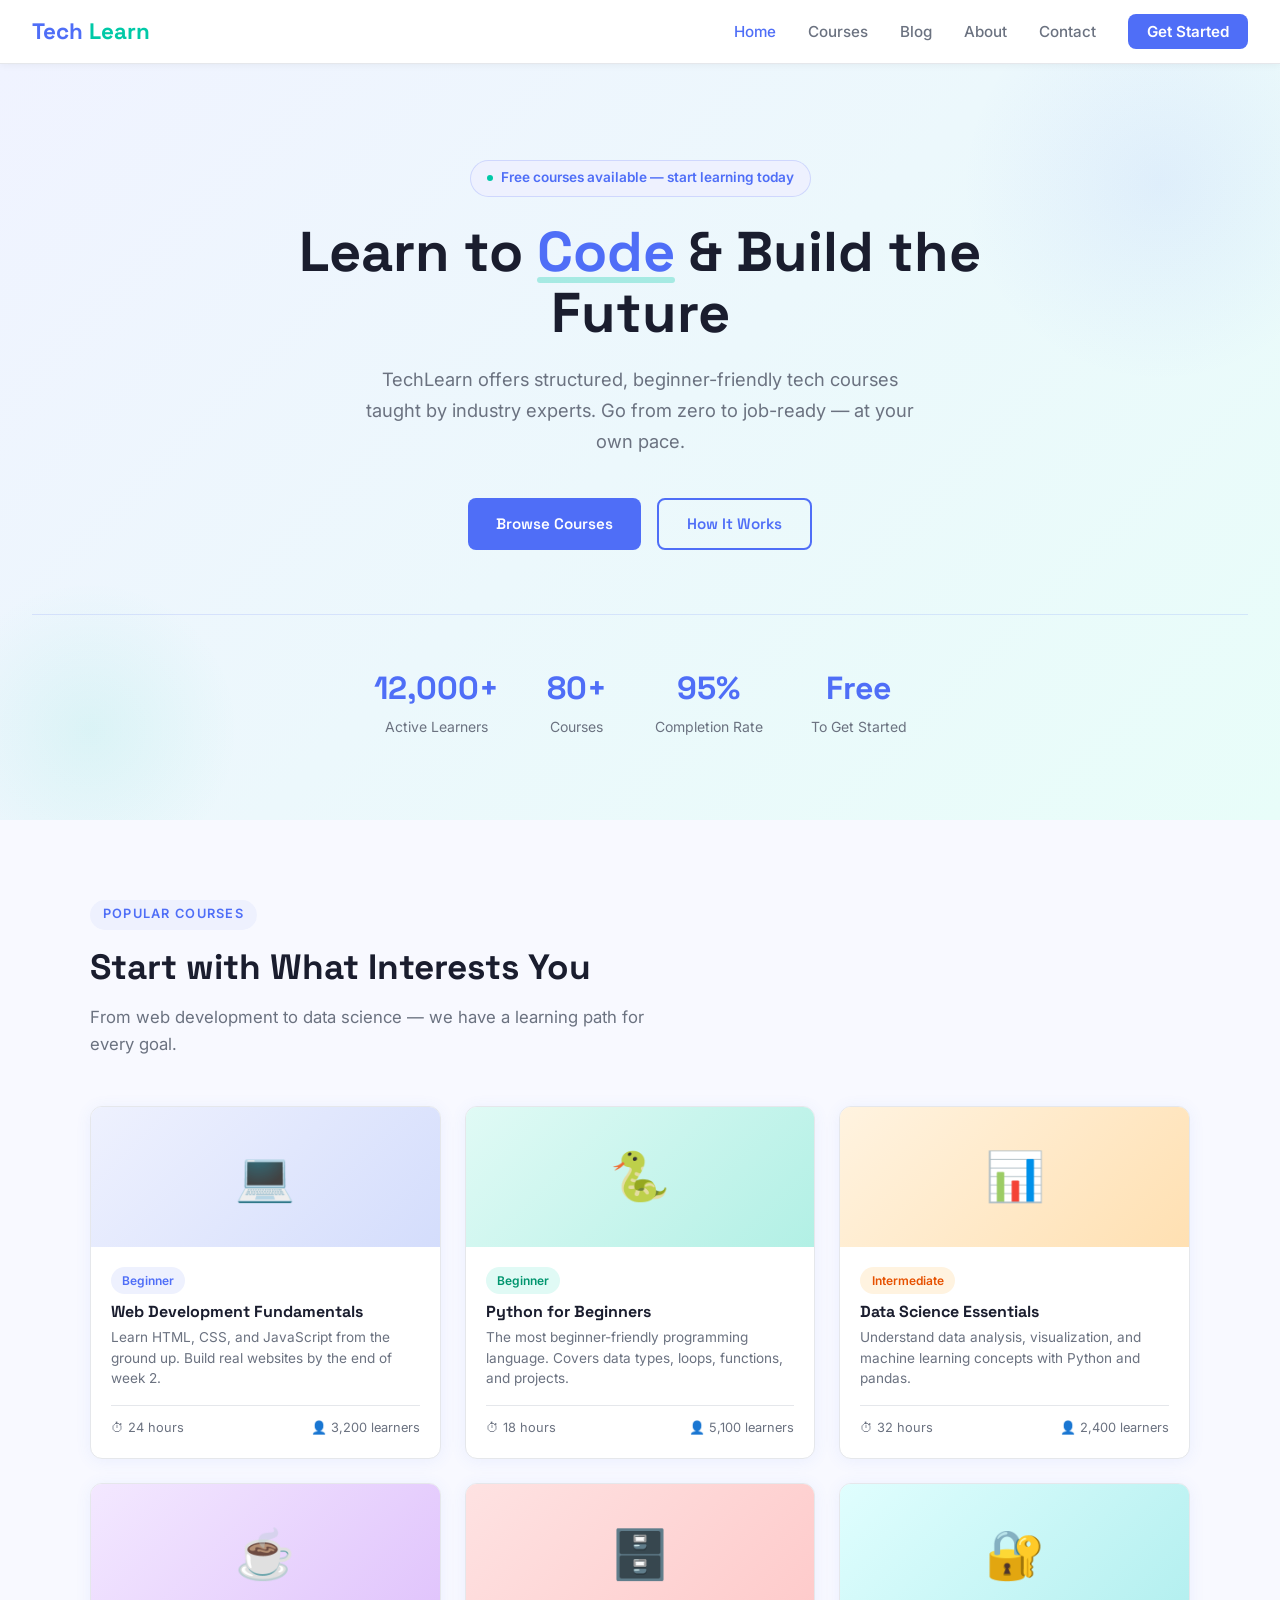
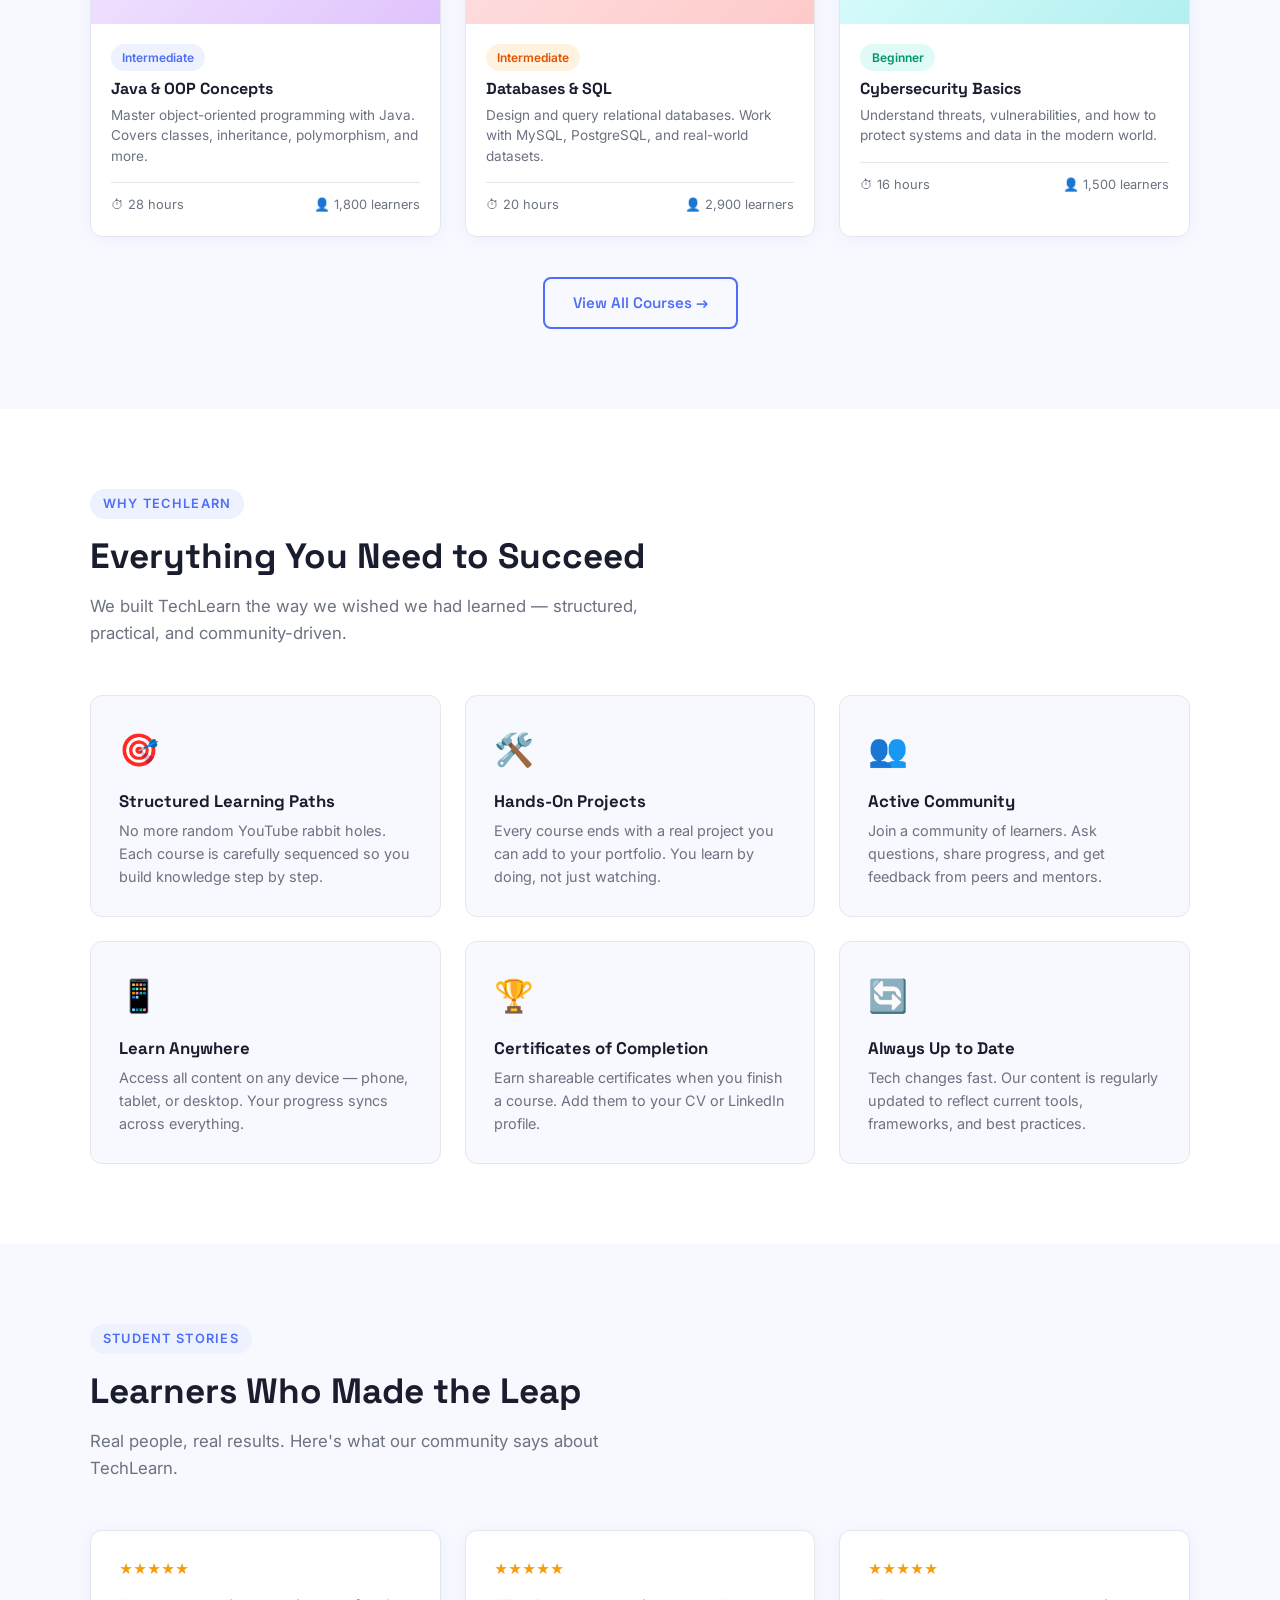
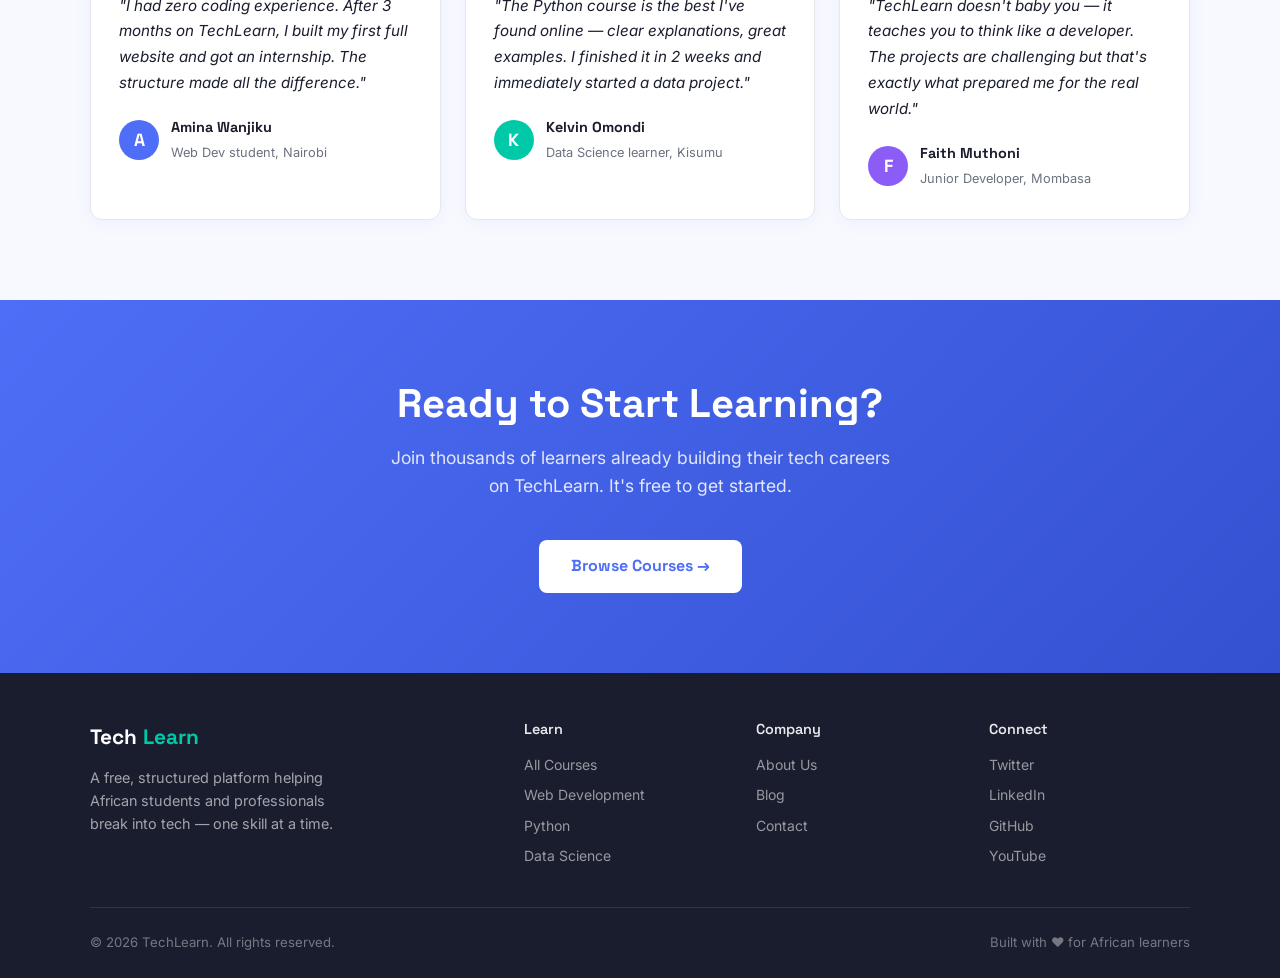
==== index.html @ aa3bb747 "Add content to HTML pages" ====
<!DOCTYPE html>
<html lang="en">
<head>
  <meta charset="UTF-8" />
  <meta name="viewport" content="width=device-width, initial-scale=1.0" />
  <title>TechLearn — Learn to Code, Build the Future</title>
  <link rel="stylesheet" href="css/style.css" />
  <style>
    .hero {
      background: linear-gradient(135deg, #F0F3FF 0%, #E8FDF9 100%);
      padding: 6rem 2rem 5rem;
      text-align: center;
      position: relative;
      overflow: hidden;
    }
    .hero::before {
      content: '';
      position: absolute;
      top: -80px; right: -80px;
      width: 400px; height: 400px;
      background: radial-gradient(circle, rgba(79,110,247,0.08) 0%, transparent 70%);
      border-radius: 50%;
    }
    .hero::after {
      content: '';
      position: absolute;
      bottom: -60px; left: -60px;
      width: 300px; height: 300px;
      background: radial-gradient(circle, rgba(0,201,167,0.08) 0%, transparent 70%);
      border-radius: 50%;
    }
    .hero-eyebrow {
      display: inline-flex;
      align-items: center;
      gap: 0.5rem;
      background: var(--primary-light);
      color: var(--primary);
      border: 1px solid rgba(79,110,247,0.2);
      padding: 0.4rem 1rem;
      border-radius: 100px;
      font-size: 0.85rem;
      font-weight: 600;
      margin-bottom: 1.5rem;
    }
    .hero-eyebrow .dot {
      width: 6px; height: 6px;
      background: var(--accent);
      border-radius: 50%;
      display: inline-block;
    }
    .hero h1 {
      font-size: 3.5rem;
      line-height: 1.1;
      margin-bottom: 1.25rem;
      max-width: 720px;
      margin-left: auto;
      margin-right: auto;
    }
    .hero h1 .highlight { color: var(--primary); position: relative; }
    .hero h1 .highlight::after {
      content: '';
      position: absolute;
      bottom: 4px; left: 0;
      width: 100%; height: 6px;
      background: var(--accent);
      opacity: 0.3;
      border-radius: 3px;
    }
    .hero p {
      font-size: 1.15rem;
      color: var(--text-muted);
      max-width: 560px;
      margin: 0 auto 2.5rem;
      line-height: 1.7;
    }
    .hero-buttons { display: flex; gap: 1rem; justify-content: center; flex-wrap: wrap; }
    .hero-stats {
      display: flex;
      justify-content: center;
      gap: 3rem;
      margin-top: 4rem;
      padding-top: 3rem;
      border-top: 1px solid rgba(79,110,247,0.15);
    }
    .stat { text-align: center; }
    .stat-number { font-family: 'Space Grotesk', sans-serif; font-size: 2rem; font-weight: 700; color: var(--primary); display: block; }
    .stat-label { font-size: 0.875rem; color: var(--text-muted); margin-top: 0.2rem; }
    .course-card { background: var(--surface); border-radius: var(--radius); border: 1px solid var(--border); overflow: hidden; box-shadow: var(--shadow); transition: all 0.25s; }
    .course-card:hover { transform: translateY(-5px); box-shadow: var(--shadow-hover); border-color: var(--primary); }
    .course-thumb { height: 140px; display: flex; align-items: center; justify-content: center; font-size: 3rem; }
    .thumb-blue { background: linear-gradient(135deg, #EEF1FE, #D4DDFC); }
    .thumb-green { background: linear-gradient(135deg, #E0FAF5, #B2F0E5); }
    .thumb-orange { background: linear-gradient(135deg, #FFF3E0, #FFE0B2); }
    .thumb-purple { background: linear-gradient(135deg, #F3E8FF, #E0C3FC); }
    .thumb-red { background: linear-gradient(135deg, #FEE2E2, #FECACA); }
    .thumb-teal { background: linear-gradient(135deg, #E0FEFE, #B2EFEF); }
    .course-body { padding: 1.25rem; }
    .course-body h3 { font-size: 1rem; margin: 0.5rem 0 0.4rem; }
    .course-body p { font-size: 0.85rem; color: var(--text-muted); line-height: 1.5; margin-bottom: 1rem; }
    .course-meta { display: flex; justify-content: space-between; align-items: center; font-size: 0.8rem; color: var(--text-muted); padding-top: 0.75rem; border-top: 1px solid var(--border); }
    .feature-card { padding: 1.75rem; border-radius: var(--radius); border: 1px solid var(--border); background: var(--bg); transition: all 0.2s; }
    .feature-card:hover { border-color: var(--primary); background: var(--primary-light); }
    .feature-icon { font-size: 2rem; margin-bottom: 1rem; display: block; }
    .feature-card h3 { font-size: 1.05rem; margin-bottom: 0.5rem; }
    .feature-card p { font-size: 0.9rem; color: var(--text-muted); line-height: 1.6; }
    .cta-section { background: linear-gradient(135deg, var(--primary) 0%, var(--primary-dark) 100%); color: #fff; text-align: center; padding: 5rem 2rem; }
    .cta-section h2 { font-size: 2.5rem; margin-bottom: 1rem; color: #fff; }
    .cta-section p { font-size: 1.1rem; opacity: 0.85; max-width: 500px; margin: 0 auto 2.5rem; }
    .btn-white { background: #fff; color: var(--primary); font-family: 'Space Grotesk', sans-serif; font-weight: 700; padding: 0.85rem 2rem; border-radius: var(--radius-sm); font-size: 1rem; display: inline-block; transition: all 0.2s; }
    .btn-white:hover { background: var(--primary-light); transform: translateY(-2px); }
    .testimonial-card { background: var(--surface); border-radius: var(--radius); border: 1px solid var(--border); padding: 1.75rem; box-shadow: var(--shadow); }
    .testimonial-text { font-size: 0.95rem; color: var(--text); line-height: 1.7; margin-bottom: 1.25rem; font-style: italic; }
    .testimonial-author { display: flex; align-items: center; gap: 0.75rem; }
    .author-avatar { width: 40px; height: 40px; border-radius: 50%; display: flex; align-items: center; justify-content: center; font-size: 1.1rem; font-weight: 700; font-family: 'Space Grotesk', sans-serif; color: #fff; }
    .avatar-blue { background: var(--primary); }
    .avatar-green { background: var(--accent); }
    .avatar-purple { background: #8B5CF6; }
    .author-info strong { display: block; font-size: 0.9rem; font-family: 'Space Grotesk', sans-serif; }
    .author-info span { font-size: 0.8rem; color: var(--text-muted); }
    .stars { color: #F59E0B; font-size: 0.85rem; margin-bottom: 0.75rem; }
    @media (max-width: 768px) {
      .hero h1 { font-size: 2.2rem; }
      .hero-stats { gap: 1.5rem; flex-wrap: wrap; }
      .stat-number { font-size: 1.5rem; }
    }
  </style>
</head>
<body>

  <nav class="navbar">
    <a href="index.html" class="nav-logo">Tech<span>Learn</span></a>
    <ul class="nav-links">
      <li><a href="index.html" class="active">Home</a></li>
      <li><a href="courses.html">Courses</a></li>
      <li><a href="blog.html">Blog</a></li>
      <li><a href="about.html">About</a></li>
      <li><a href="contact.html">Contact</a></li>
      <li><a href="contact.html" class="nav-cta">Get Started</a></li>
    </ul>
  </nav>

  <section class="hero">
    <div class="hero-eyebrow"><span class="dot"></span> Free courses available — start learning today</div>
    <h1>Learn to <span class="highlight">Code</span> &amp; Build the Future</h1>
    <p>TechLearn offers structured, beginner-friendly tech courses taught by industry experts. Go from zero to job-ready — at your own pace.</p>
    <div class="hero-buttons">
      <a href="courses.html" class="btn btn-primary">Browse Courses</a>
      <a href="about.html" class="btn btn-outline">How It Works</a>
    </div>
    <div class="hero-stats">
      <div class="stat"><span class="stat-number">12,000+</span><span class="stat-label">Active Learners</span></div>
      <div class="stat"><span class="stat-number">80+</span><span class="stat-label">Courses</span></div>
      <div class="stat"><span class="stat-number">95%</span><span class="stat-label">Completion Rate</span></div>
      <div class="stat"><span class="stat-number">Free</span><span class="stat-label">To Get Started</span></div>
    </div>
  </section>

  <section class="section" style="background:var(--bg);">
    <div class="container">
      <span class="section-label">Popular Courses</span>
      <h2 class="section-title">Start with What Interests You</h2>
      <p class="section-subtitle">From web development to data science — we have a learning path for every goal.</p>
      <div class="grid-3">
        <div class="course-card">
          <div class="course-thumb thumb-blue">💻</div>
          <div class="course-body">
            <span class="badge badge-blue">Beginner</span>
            <h3>Web Development Fundamentals</h3>
            <p>Learn HTML, CSS, and JavaScript from the ground up. Build real websites by the end of week 2.</p>
            <div class="course-meta"><span>⏱ 24 hours</span><span>👤 3,200 learners</span></div>
          </div>
        </div>
        <div class="course-card">
          <div class="course-thumb thumb-green">🐍</div>
          <div class="course-body">
            <span class="badge badge-green">Beginner</span>
            <h3>Python for Beginners</h3>
            <p>The most beginner-friendly programming language. Covers data types, loops, functions, and projects.</p>
            <div class="course-meta"><span>⏱ 18 hours</span><span>👤 5,100 learners</span></div>
          </div>
        </div>
        <div class="course-card">
          <div class="course-thumb thumb-orange">📊</div>
          <div class="course-body">
            <span class="badge badge-orange">Intermediate</span>
            <h3>Data Science Essentials</h3>
            <p>Understand data analysis, visualization, and machine learning concepts with Python and pandas.</p>
            <div class="course-meta"><span>⏱ 32 hours</span><span>👤 2,400 learners</span></div>
          </div>
        </div>
        <div class="course-card">
          <div class="course-thumb thumb-purple">☕</div>
          <div class="course-body">
            <span class="badge badge-blue">Intermediate</span>
            <h3>Java &amp; OOP Concepts</h3>
            <p>Master object-oriented programming with Java. Covers classes, inheritance, polymorphism, and more.</p>
            <div class="course-meta"><span>⏱ 28 hours</span><span>👤 1,800 learners</span></div>
          </div>
        </div>
        <div class="course-card">
          <div class="course-thumb thumb-red">🗄️</div>
          <div class="course-body">
            <span class="badge badge-orange">Intermediate</span>
            <h3>Databases &amp; SQL</h3>
            <p>Design and query relational databases. Work with MySQL, PostgreSQL, and real-world datasets.</p>
            <div class="course-meta"><span>⏱ 20 hours</span><span>👤 2,900 learners</span></div>
          </div>
        </div>
        <div class="course-card">
          <div class="course-thumb thumb-teal">🔐</div>
          <div class="course-body">
            <span class="badge badge-green">Beginner</span>
            <h3>Cybersecurity Basics</h3>
            <p>Understand threats, vulnerabilities, and how to protect systems and data in the modern world.</p>
            <div class="course-meta"><span>⏱ 16 hours</span><span>👤 1,500 learners</span></div>
          </div>
        </div>
      </div>
      <div style="text-align:center; margin-top:2.5rem;">
        <a href="courses.html" class="btn btn-outline">View All Courses →</a>
      </div>
    </div>
  </section>

  <section class="section" style="background:var(--surface);">
    <div class="container">
      <span class="section-label">Why TechLearn</span>
      <h2 class="section-title">Everything You Need to Succeed</h2>
      <p class="section-subtitle">We built TechLearn the way we wished we had learned — structured, practical, and community-driven.</p>
      <div class="grid-3">
        <div class="feature-card"><span class="feature-icon">🎯</span><h3>Structured Learning Paths</h3><p>No more random YouTube rabbit holes. Each course is carefully sequenced so you build knowledge step by step.</p></div>
        <div class="feature-card"><span class="feature-icon">🛠️</span><h3>Hands-On Projects</h3><p>Every course ends with a real project you can add to your portfolio. You learn by doing, not just watching.</p></div>
        <div class="feature-card"><span class="feature-icon">👥</span><h3>Active Community</h3><p>Join a community of learners. Ask questions, share progress, and get feedback from peers and mentors.</p></div>
        <div class="feature-card"><span class="feature-icon">📱</span><h3>Learn Anywhere</h3><p>Access all content on any device — phone, tablet, or desktop. Your progress syncs across everything.</p></div>
        <div class="feature-card"><span class="feature-icon">🏆</span><h3>Certificates of Completion</h3><p>Earn shareable certificates when you finish a course. Add them to your CV or LinkedIn profile.</p></div>
        <div class="feature-card"><span class="feature-icon">🔄</span><h3>Always Up to Date</h3><p>Tech changes fast. Our content is regularly updated to reflect current tools, frameworks, and best practices.</p></div>
      </div>
    </div>
  </section>

  <section class="section" style="background:var(--bg);">
    <div class="container">
      <span class="section-label">Student Stories</span>
      <h2 class="section-title">Learners Who Made the Leap</h2>
      <p class="section-subtitle">Real people, real results. Here's what our community says about TechLearn.</p>
      <div class="grid-3">
        <div class="testimonial-card">
          <div class="stars">★★★★★</div>
          <p class="testimonial-text">"I had zero coding experience. After 3 months on TechLearn, I built my first full website and got an internship. The structure made all the difference."</p>
          <div class="testimonial-author">
            <div class="author-avatar avatar-blue">A</div>
            <div class="author-info"><strong>Amina Wanjiku</strong><span>Web Dev student, Nairobi</span></div>
          </div>
        </div>
        <div class="testimonial-card">
          <div class="stars">★★★★★</div>
          <p class="testimonial-text">"The Python course is the best I've found online — clear explanations, great examples. I finished it in 2 weeks and immediately started a data project."</p>
          <div class="testimonial-author">
            <div class="author-avatar avatar-green">K</div>
            <div class="author-info"><strong>Kelvin Omondi</strong><span>Data Science learner, Kisumu</span></div>
          </div>
        </div>
        <div class="testimonial-card">
          <div class="stars">★★★★★</div>
          <p class="testimonial-text">"TechLearn doesn't baby you — it teaches you to think like a developer. The projects are challenging but that's exactly what prepared me for the real world."</p>
          <div class="testimonial-author">
            <div class="author-avatar avatar-purple">F</div>
            <div class="author-info"><strong>Faith Muthoni</strong><span>Junior Developer, Mombasa</span></div>
          </div>
        </div>
      </div>
    </div>
  </section>

  <section class="cta-section">
    <h2>Ready to Start Learning?</h2>
    <p>Join thousands of learners already building their tech careers on TechLearn. It's free to get started.</p>
    <a href="courses.html" class="btn-white">Browse Courses →</a>
  </section>

  <footer>
    <div class="footer-grid">
      <div class="footer-brand">
        <div class="nav-logo">Tech<span>Learn</span></div>
        <p>A free, structured platform helping African students and professionals break into tech — one skill at a time.</p>
      </div>
      <div class="footer-col">
        <h4>Learn</h4>
        <a href="courses.html">All Courses</a>
        <a href="courses.html">Web Development</a>
        <a href="courses.html">Python</a>
        <a href="courses.html">Data Science</a>
      </div>
      <div class="footer-col">
        <h4>Company</h4>
        <a href="about.html">About Us</a>
        <a href="blog.html">Blog</a>
        <a href="contact.html">Contact</a>
      </div>
      <div class="footer-col">
        <h4>Connect</h4>
        <a href="#">Twitter</a>
        <a href="#">LinkedIn</a>
        <a href="#">GitHub</a>
        <a href="#">YouTube</a>
      </div>
    </div>
    <div class="footer-bottom">
      <span>© 2026 TechLearn. All rights reserved.</span>
      <span>Built with ❤️ for African learners</span>
    </div>
  </footer>

</body>
</html>
---- css/style.css ----
/* ===== TECHLEARN - SHARED STYLESHEET ===== */

@import url('https://fonts.googleapis.com/css2?family=Space+Grotesk:wght@400;500;600;700&family=Inter:wght@300;400;500&display=swap');

/* ===== RESET & BASE ===== */
*, *::before, *::after {
  box-sizing: border-box;
  margin: 0;
  padding: 0;
}

:root {
  --primary: #4F6EF7;
  --primary-light: #EEF1FE;
  --primary-dark: #3451D1;
  --accent: #00C9A7;
  --accent-light: #E0FAF5;
  --bg: #F8F9FF;
  --surface: #FFFFFF;
  --text: #1A1D2E;
  --text-muted: #6B7280;
  --border: #E5E7EB;
  --shadow: 0 2px 16px rgba(79, 110, 247, 0.08);
  --shadow-hover: 0 8px 32px rgba(79, 110, 247, 0.16);
  --radius: 12px;
  --radius-sm: 8px;
  --radius-lg: 20px;
}

html {
  scroll-behavior: smooth;
}

body {
  font-family: 'Inter', sans-serif;
  background-color: var(--bg);
  color: var(--text);
  line-height: 1.6;
  font-size: 16px;
}

h1, h2, h3, h4, h5 {
  font-family: 'Space Grotesk', sans-serif;
  font-weight: 700;
  line-height: 1.2;
}

a {
  text-decoration: none;
  color: inherit;
}

img {
  max-width: 100%;
  display: block;
}

ul {
  list-style: none;
}

/* ===== NAVBAR ===== */
.navbar {
  background: var(--surface);
  border-bottom: 1px solid var(--border);
  padding: 0 2rem;
  position: sticky;
  top: 0;
  z-index: 100;
  display: flex;
  align-items: center;
  justify-content: space-between;
  height: 64px;
  box-shadow: 0 1px 8px rgba(0,0,0,0.05);
}

.nav-logo {
  font-family: 'Space Grotesk', sans-serif;
  font-size: 1.4rem;
  font-weight: 700;
  color: var(--primary);
  display: flex;
  align-items: center;
  gap: 0.4rem;
}

.nav-logo span {
  color: var(--accent);
}

.nav-links {
  display: flex;
  align-items: center;
  gap: 2rem;
}

.nav-links a {
  font-size: 0.95rem;
  font-weight: 500;
  color: var(--text-muted);
  transition: color 0.2s;
}

.nav-links a:hover,
.nav-links a.active {
  color: var(--primary);
}

.nav-cta {
  background: var(--primary);
  color: #fff !important;
  padding: 0.5rem 1.2rem;
  border-radius: var(--radius-sm);
  font-weight: 600 !important;
  transition: background 0.2s !important;
}

.nav-cta:hover {
  background: var(--primary-dark) !important;
  color: #fff !important;
}

/* ===== BUTTONS ===== */
.btn {
  display: inline-flex;
  align-items: center;
  gap: 0.5rem;
  padding: 0.75rem 1.75rem;
  border-radius: var(--radius-sm);
  font-family: 'Space Grotesk', sans-serif;
  font-weight: 600;
  font-size: 0.95rem;
  cursor: pointer;
  border: none;
  transition: all 0.2s;
  text-decoration: none;
}

.btn-primary {
  background: var(--primary);
  color: #fff;
}

.btn-primary:hover {
  background: var(--primary-dark);
  transform: translateY(-1px);
  box-shadow: var(--shadow-hover);
}

.btn-outline {
  background: transparent;
  color: var(--primary);
  border: 2px solid var(--primary);
}

.btn-outline:hover {
  background: var(--primary-light);
  transform: translateY(-1px);
}

.btn-accent {
  background: var(--accent);
  color: #fff;
}

.btn-accent:hover {
  background: #00a88d;
  transform: translateY(-1px);
}

/* ===== SECTION LAYOUT ===== */
.section {
  padding: 5rem 2rem;
}

.container {
  max-width: 1100px;
  margin: 0 auto;
}

.section-label {
  display: inline-block;
  font-size: 0.8rem;
  font-weight: 600;
  letter-spacing: 0.1em;
  text-transform: uppercase;
  color: var(--primary);
  background: var(--primary-light);
  padding: 0.3rem 0.8rem;
  border-radius: 100px;
  margin-bottom: 1rem;
}

.section-title {
  font-size: 2.2rem;
  margin-bottom: 1rem;
  color: var(--text);
}

.section-subtitle {
  font-size: 1.05rem;
  color: var(--text-muted);
  max-width: 560px;
  margin-bottom: 3rem;
}

/* ===== CARDS ===== */
.card {
  background: var(--surface);
  border-radius: var(--radius);
  border: 1px solid var(--border);
  padding: 1.75rem;
  box-shadow: var(--shadow);
  transition: all 0.2s;
}

.card:hover {
  transform: translateY(-4px);
  box-shadow: var(--shadow-hover);
  border-color: var(--primary);
}

/* ===== BADGE ===== */
.badge {
  display: inline-block;
  padding: 0.25rem 0.7rem;
  border-radius: 100px;
  font-size: 0.75rem;
  font-weight: 600;
}

.badge-blue {
  background: var(--primary-light);
  color: var(--primary);
}

.badge-green {
  background: var(--accent-light);
  color: #00956e;
}

.badge-orange {
  background: #FFF3E0;
  color: #E65100;
}

/* ===== FOOTER ===== */
footer {
  background: var(--text);
  color: #fff;
  padding: 3rem 2rem 1.5rem;
}

.footer-grid {
  max-width: 1100px;
  margin: 0 auto;
  display: grid;
  grid-template-columns: 2fr 1fr 1fr 1fr;
  gap: 2rem;
  padding-bottom: 2rem;
  border-bottom: 1px solid rgba(255,255,255,0.1);
}

.footer-brand .nav-logo {
  color: #fff;
  margin-bottom: 0.75rem;
  font-size: 1.3rem;
}

.footer-brand p {
  font-size: 0.9rem;
  color: rgba(255,255,255,0.6);
  max-width: 260px;
  line-height: 1.6;
}

.footer-col h4 {
  font-family: 'Space Grotesk', sans-serif;
  font-size: 0.9rem;
  font-weight: 600;
  margin-bottom: 1rem;
  color: rgba(255,255,255,0.9);
}

.footer-col a {
  display: block;
  font-size: 0.875rem;
  color: rgba(255,255,255,0.55);
  margin-bottom: 0.5rem;
  transition: color 0.2s;
}

.footer-col a:hover {
  color: var(--accent);
}

.footer-bottom {
  max-width: 1100px;
  margin: 1.5rem auto 0;
  display: flex;
  justify-content: space-between;
  align-items: center;
  font-size: 0.825rem;
  color: rgba(255,255,255,0.4);
}

/* ===== PAGE HERO (for inner pages) ===== */
.page-hero {
  background: linear-gradient(135deg, var(--primary-light) 0%, #fff 100%);
  padding: 4rem 2rem;
  text-align: center;
  border-bottom: 1px solid var(--border);
}

.page-hero h1 {
  font-size: 2.5rem;
  margin-bottom: 0.75rem;
}

.page-hero p {
  font-size: 1.1rem;
  color: var(--text-muted);
  max-width: 520px;
  margin: 0 auto;
}

/* ===== GRID LAYOUTS ===== */
.grid-3 {
  display: grid;
  grid-template-columns: repeat(3, 1fr);
  gap: 1.5rem;
}

.grid-2 {
  display: grid;
  grid-template-columns: repeat(2, 1fr);
  gap: 1.5rem;
}

/* ===== RESPONSIVE ===== */
@media (max-width: 768px) {
  .navbar {
    padding: 0 1rem;
  }

  .nav-links {
    display: none;
  }

  .section {
    padding: 3rem 1rem;
  }

  .section-title {
    font-size: 1.75rem;
  }

  .grid-3,
  .grid-2 {
    grid-template-columns: 1fr;
  }

  .footer-grid {
    grid-template-columns: 1fr 1fr;
  }
}
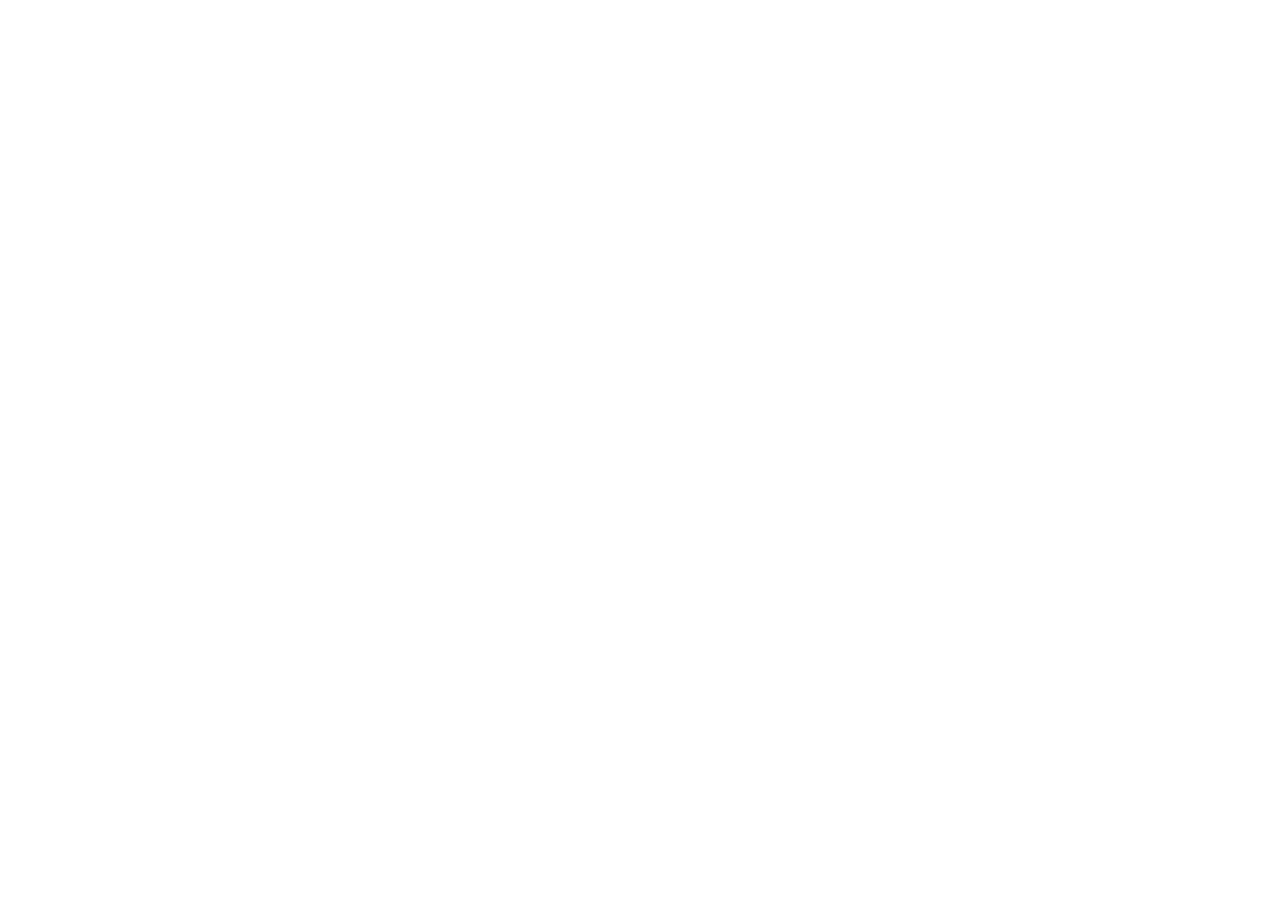
==== commit 54800105: "Add meta description to homepage" ====
--- a/index.html
+++ b/index.html
@@ -3,7 +3,7 @@
 <head>
   <meta charset="UTF-8" />
   <meta name="viewport" content="width=device-width, initial-scale=1.0" />
-  <title>TechLearn — Learn to Code, Build the Future</title>
+  <title>TechLearn — Learn to Code, Build the Future</<meta name="description" content="TechLearn - Learn coding and tech skills online for free." />>
   <link rel="stylesheet" href="css/style.css" />
   <style>
     .hero {
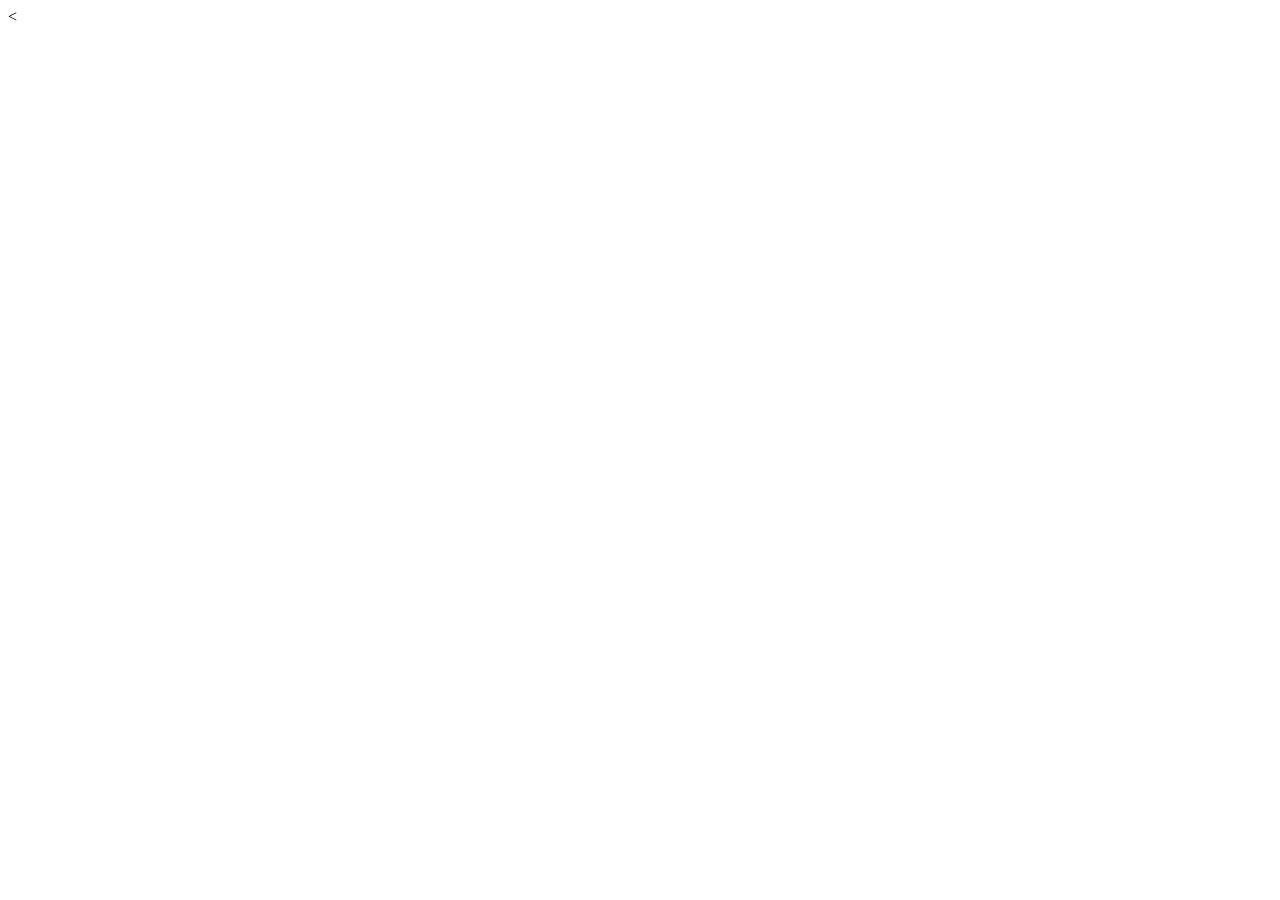
==== commit 550d77da: "Auto-update footer copyright year" ====
--- a/index.html
+++ b/index.html
@@ -1,7 +1,7 @@
 <!DOCTYPE html>
 <html lang="en">
 <head>
-  <meta charset="UTF-8" />
+  <<link rel="icon" href="assets/favicon.ico" type="image/x-icon" />
   <meta name="viewport" content="width=device-width, initial-scale=1.0" />
   <title>TechLearn — Learn to Code, Build the Future</<meta name="description" content="TechLearn - Learn coding and tech skills online for free." />>
   <link rel="stylesheet" href="css/style.css" />
@@ -125,7 +125,7 @@
     }
   </style>
 </head>
-<body>
+<<script src="js/main.js"></script>>
 
   <nav class="navbar">
     <a href="index.html" class="nav-logo">Tech<span>Learn</span></a>
